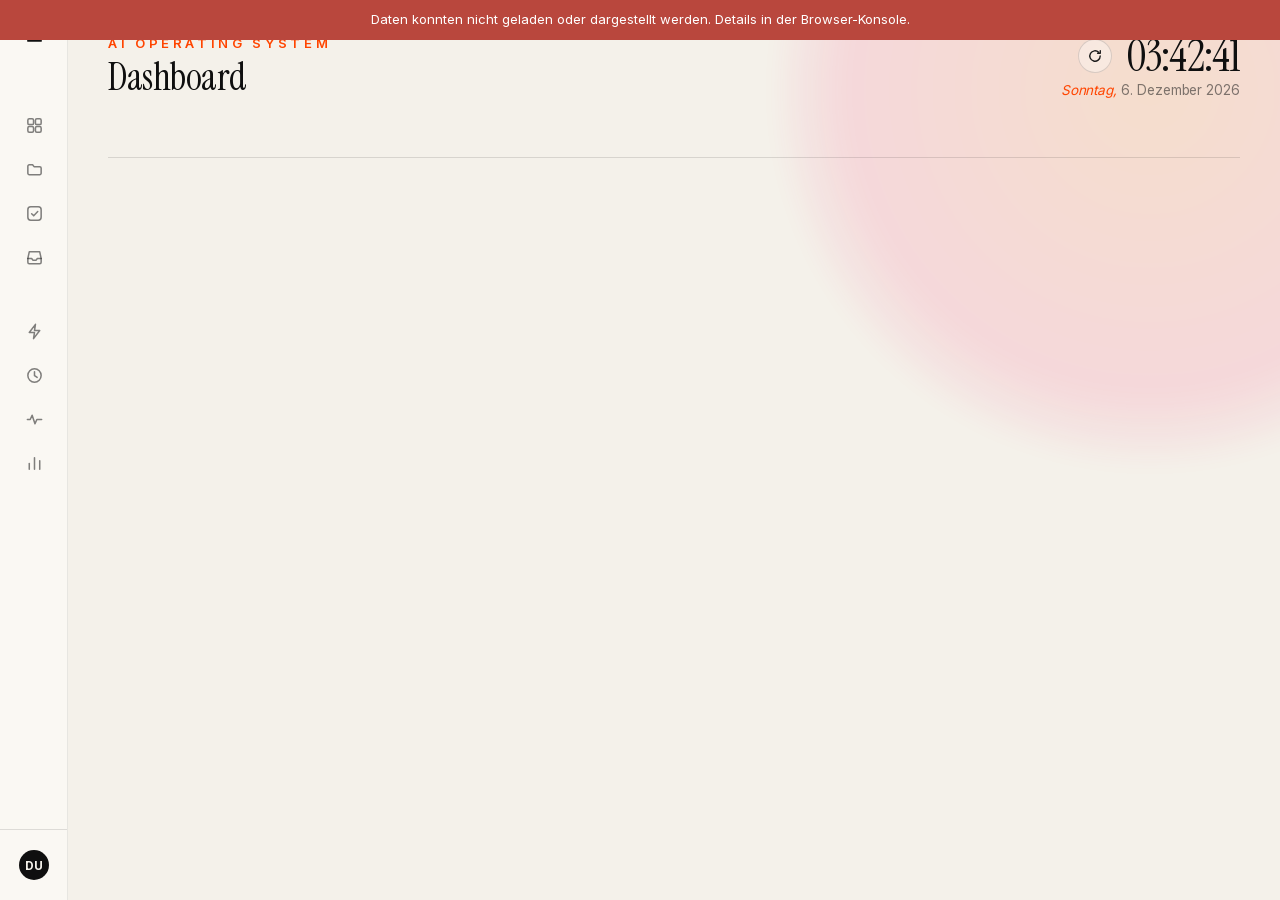
==== dashboard/public/index.html @ 3f8d1804 "AI Operating System Setup" ====
<!DOCTYPE html>
<html lang="de">
<head>
<meta charset="utf-8" />
<title>AIOS</title>
<meta name="viewport" content="width=device-width, initial-scale=1" />
<style>
/* Lokal eingebettete Schriften statt Google-Fonts-@import: das Dashboard läuft
   ausschließlich lokal, ein externer @import würde bei jedem Seitenaufruf
   Adresse und User-Agent an einen fremden Font-Server melden und offline
   andere Schriften zeigen als online. Nur die tatsächlich genutzten Schnitte
   (latin), Inter als Variable-Font-Datei deckt 400-700 in einer Datei ab.
   Fallback auf Systemschriften (--serif/--sans unten) bleibt unverändert. */
@font-face{font-family:"Instrument Serif";font-style:normal;font-weight:400;font-display:swap;src:url("fonts/instrument-serif-normal-400.woff2") format("woff2");}
@font-face{font-family:"Instrument Serif";font-style:italic;font-weight:400;font-display:swap;src:url("fonts/instrument-serif-italic-400.woff2") format("woff2");}
@font-face{font-family:"Inter";font-style:normal;font-weight:400 700;font-display:swap;src:url("fonts/inter-normal-400-700.woff2") format("woff2");}
:root{
  --bg:#f4f1ea; --ink:#0f0f0f; --ink-2:#1a1a1a;
  --text:#0f0f0f; --text-2:rgba(26,26,26,0.72); --muted:rgba(26,26,26,0.55); --faint:rgba(26,26,26,0.4);
  --accent:#ff4500; --accent-soft:rgba(255,69,0,0.10);
  --card:rgba(255,255,255,0.42); --card-solid:#faf8f3; --border:rgba(15,15,15,0.08); --border-2:rgba(15,15,15,0.14); --divider:rgba(15,15,15,0.12);
  --ok:oklch(0.6 0.045 150); --ok-bg:oklch(0.6 0.045 150 / 0.12);
  --warn:oklch(0.7 0.1 72); --warn-bg:oklch(0.7 0.1 72 / 0.14);
  --fail:oklch(0.55 0.15 28); --fail-bg:oklch(0.55 0.15 28 / 0.12);
  --radius:18px; --radius-sm:12px; --sbw:68px; --sbw-open:248px;
  --serif:"Instrument Serif",Georgia,"Times New Roman",serif;
  --sans:"Inter",system-ui,-apple-system,"Segoe UI",Helvetica,Arial,sans-serif;
  --mono:ui-monospace,SFMono-Regular,Menlo,Consolas,monospace;
}
*{box-sizing:border-box}
html,body{margin:0;padding:0;background:var(--bg);color:var(--text);font-family:var(--sans);font-size:15.5px;line-height:1.5;overflow-x:hidden;-webkit-font-smoothing:antialiased}
.ornament{position:fixed;top:-280px;right:-240px;width:740px;height:740px;border-radius:50%;background:radial-gradient(circle,#ff5a00 0%,#ff2d6f 58%,transparent 74%);opacity:0.12;filter:blur(12px);pointer-events:none;z-index:0}
a{color:var(--accent);text-decoration:none}
a:hover{color:#d93a00}
:focus-visible{outline:2px solid var(--accent);outline-offset:2px}
.sb-item:focus-visible,.tg-head:focus-visible{outline-offset:-2px}
.mono{font-family:var(--mono);font-variant-numeric:tabular-nums}
.eyebrow{font-weight:600;font-size:13px;letter-spacing:0.28em;text-transform:uppercase;color:var(--accent);margin:0}
h1.title{font-family:var(--serif);font-weight:400;font-size:38px;letter-spacing:-0.02em;line-height:1;margin:4px 0 0}
.dot{width:9px;height:9px;border-radius:50%;display:inline-block;flex-shrink:0}
.dot.ok,.dot.active{background:var(--ok)} .dot.warn,.dot.aging{background:var(--warn)} .dot.fail{background:var(--fail)}
.dot.dormant{background:transparent;box-shadow:inset 0 0 0 1.5px var(--muted)}
.sym{font-weight:700;font-size:12px;line-height:1}
.sym.ok{color:var(--ok)} .sym.warn{color:var(--warn)} .sym.fail{color:var(--fail)}
.card{background:var(--card);border:1px solid var(--border);border-radius:var(--radius);padding:22px 26px;backdrop-filter:blur(3px)}
#vertriebWrap>.card+.card{margin-top:18px}
.goto{font-size:12px;font-weight:600;margin-left:auto}
.kpi-strip{display:grid;grid-template-columns:repeat(auto-fit,minmax(180px,1fr));gap:14px;margin-top:24px;margin-bottom:24px}
.ktile{background:var(--card);border:1px solid var(--border);border-radius:var(--radius);padding:18px 20px;display:block;color:inherit;transition:border-color .15s,transform .15s}
a.ktile:hover{border-color:var(--border-2);transform:translateY(-1px);color:inherit}
.ktile .n{font-family:var(--serif);font-size:36px;line-height:.95;letter-spacing:-.02em;font-variant-numeric:tabular-nums}
.ktile.alert .n{color:var(--accent)}
.ktile .l{font-size:12.5px;font-weight:600;margin-top:7px}
.ktile .s{font-size:11.5px;color:var(--muted);margin-top:1px}

/* ===== Sidebar ===== */
#sb{position:fixed;left:0;top:0;bottom:0;width:var(--sbw);background:var(--card-solid);border-right:1px solid var(--border);display:flex;flex-direction:column;z-index:100;transition:width .18s ease;overflow:hidden}
body.sb-open #sb{width:var(--sbw-open)}
.sb-top{display:flex;align-items:center;gap:12px;padding:18px 16px 14px;flex-shrink:0}
#sbToggle{border:none;background:transparent;cursor:pointer;width:36px;height:36px;border-radius:10px;display:inline-flex;align-items:center;justify-content:center;color:var(--ink);flex-shrink:0}
#sbToggle:hover{background:rgba(15,15,15,0.06)}
.sb-brand{font-family:var(--serif);font-size:21px;letter-spacing:-.01em;white-space:nowrap;opacity:0;transition:opacity .15s}
.sb-brand em{font-style:italic;color:var(--accent)}
body.sb-open .sb-brand{opacity:1}
.sb-nav{flex:1;overflow-y:auto;overflow-x:hidden;padding:4px 0 8px;scrollbar-width:none}
.sb-nav::-webkit-scrollbar{display:none}
.sb-group{margin-top:14px}
.sb-group-label{font-size:10px;letter-spacing:.2em;text-transform:uppercase;color:var(--muted);font-weight:700;padding:0 20px 6px;white-space:nowrap;opacity:0;transition:opacity .15s;height:16px}
body.sb-open .sb-group-label{opacity:1}
.sb-item{display:flex;align-items:center;gap:13px;width:calc(100% - 20px);margin:2px 10px;padding:10px 9px;border:none;background:transparent;border-radius:11px;cursor:pointer;color:var(--text-2);font-family:inherit;font-size:14px;font-weight:500;white-space:nowrap;position:relative}
.sb-item:hover{background:rgba(15,15,15,0.05);color:var(--ink)}
.sb-item.on{background:var(--accent-soft);color:var(--ink)}
.sb-item.on .sb-ico{color:var(--accent)}
.sb-ico{width:30px;height:22px;display:inline-flex;align-items:center;justify-content:center;flex-shrink:0;color:var(--muted)}
.sb-ico svg{width:19px;height:19px}
.sb-label{opacity:0;transition:opacity .15s}
body.sb-open .sb-label{opacity:1}
.nav-badge{margin-left:auto;background:var(--accent);color:#fff;font-size:10.5px;font-weight:700;min-width:18px;height:18px;border-radius:999px;display:none;align-items:center;justify-content:center;padding:0 5px;opacity:0;transition:opacity .15s}
body.sb-open .nav-badge{opacity:1}
.sb-foot{flex-shrink:0;border-top:1px solid var(--divider);padding:12px 10px;position:relative}
#profileBtn{display:flex;align-items:center;gap:12px;width:100%;padding:8px 9px;border:none;background:transparent;border-radius:11px;cursor:pointer;font-family:inherit;text-align:left;white-space:nowrap}
#profileBtn:hover{background:rgba(15,15,15,0.05)}
.avatar{width:30px;height:30px;border-radius:50%;background:var(--ink);color:var(--bg);display:inline-flex;align-items:center;justify-content:center;font-size:12px;font-weight:700;flex-shrink:0}
.pf-meta{opacity:0;transition:opacity .15s;min-width:0}
.pf-name,.pf-sub{display:block;overflow:hidden;text-overflow:ellipsis;white-space:nowrap}
body.sb-open .pf-meta{opacity:1}
.pf-name{font-size:13.5px;font-weight:600;color:var(--ink)}
.pf-sub{font-size:11px;color:var(--muted)}
.sb-foot .menu{bottom:calc(100% + 6px);top:auto;left:10px;right:10px}
body:not(.sb-open) .sb-foot .menu{position:fixed;left:calc(var(--sbw) + 8px);right:auto;top:auto;bottom:14px;width:236px}

/* ===== Content ===== */
.content{position:relative;z-index:1;margin-left:var(--sbw);transition:margin-left .18s ease;padding:34px 40px 120px;max-width:1320px}
body.sb-open .content{margin-left:var(--sbw-open)}
header.head{display:flex;justify-content:space-between;align-items:flex-start;gap:28px;flex-wrap:wrap;padding-bottom:18px;border-bottom:1px solid var(--divider);margin-bottom:8px}
.page-sub{font-size:14px;color:var(--muted);margin-top:8px}
.stand{font-size:12px;color:var(--faint);margin-left:10px}
.stand .demo-flag{margin-right:6px}
.head-right{display:flex;flex-direction:column;align-items:flex-end;gap:4px;text-align:right}
.head-clock-row{display:flex;align-items:center;justify-content:flex-end;gap:14px}
.head-clock{font-family:var(--serif);font-size:44px;letter-spacing:-.02em;line-height:1;font-variant-numeric:tabular-nums}
.head-date{font-size:13.5px;color:var(--muted);letter-spacing:-0.005em;line-height:1.2}
.head-date em{font-style:italic;color:var(--accent)}
.head-sub{font-size:12.5px;color:var(--muted);display:flex;align-items:center;gap:10px}
.head-actions{display:flex;align-items:center;gap:10px;margin-top:2px}
.badge{display:inline-flex;align-items:center;gap:7px;padding:6px 14px;border-radius:999px;font-size:12px;font-weight:600;border:1.5px solid var(--border-2);background:rgba(255,255,255,0.35)}
.badge.ok{border-color:var(--ok);color:var(--ok);background:var(--ok-bg)}
.badge.warn{border-color:var(--warn);color:var(--warn);background:var(--warn-bg)}
.badge.fail{border-color:var(--fail);color:var(--fail);background:var(--fail-bg)}
.pill{font-family:inherit;font-size:13px;font-weight:600;padding:8px 18px;border-radius:999px;border:1.5px solid var(--ink);background:transparent;color:var(--ink);cursor:pointer;transition:background .15s}
.pill:hover{background:rgba(15,15,15,0.06)}
.pill:disabled{opacity:.4;cursor:not-allowed}
.icon-btn{border:1.5px solid var(--border-2);background:rgba(255,255,255,0.35);color:var(--ink-2);cursor:pointer;width:34px;height:34px;border-radius:999px;font-size:18px;line-height:1;display:inline-flex;align-items:center;justify-content:center;flex-shrink:0}
.icon-btn:hover{background:rgba(15,15,15,0.06)}
.icon-btn:disabled{opacity:.5;cursor:wait}
.icon-btn.spinning svg{animation:spin 1s linear infinite}
.menu-wrap{position:relative}
.page{display:none}
.page.on{display:block}
section.blk{margin-top:40px}
.sec-head{display:flex;align-items:baseline;gap:14px;margin:0 0 18px}
.sec-head h2{font-family:var(--serif);font-weight:400;font-size:27px;letter-spacing:-0.01em;margin:0}
.sec-head h2 em{font-style:italic;color:var(--accent)}
.sec-head .kick{font-size:11.5px;letter-spacing:0.22em;text-transform:uppercase;color:var(--muted);font-weight:600}
.sec-head .rule{flex:1;height:1px;background:var(--divider);align-self:center}
.sec-head .aside{font-size:12.5px;color:var(--muted)}

/* ===== Dashboard ===== */
.brain-wrap{display:grid;grid-template-columns:1fr 300px;gap:18px;align-items:stretch}
.hero{position:relative;height:440px;border-radius:24px;overflow:hidden;background:linear-gradient(160deg,rgba(255,255,255,0.5),rgba(255,255,255,0.22));border:1px solid var(--border)}
.hero canvas{position:absolute;inset:0;width:100%;height:100%;display:block;cursor:grab;touch-action:none}
.hero canvas:active{cursor:grabbing}
.hero-overlay{position:absolute;inset:0;pointer-events:none;padding:22px 26px;display:flex;flex-direction:column;justify-content:space-between}
.hero-top{display:flex;justify-content:space-between;align-items:flex-start}
.hero-eye{font-size:11.5px;letter-spacing:0.24em;text-transform:uppercase;color:var(--muted);font-weight:600}
.hero-chip{pointer-events:auto;background:var(--card-solid);border:1px solid var(--border);border-radius:999px;padding:7px 15px;font-size:12.5px;color:var(--text-2);box-shadow:0 2px 10px rgba(0,0,0,.05);min-height:32px;display:flex;align-items:center;gap:8px;max-width:340px;opacity:0;transition:opacity .18s}
.hero-chip.show{opacity:1}
.hero-chip .cdot{width:8px;height:8px;border-radius:50%;background:var(--accent)}
.hero-bottom{display:flex;justify-content:space-between;align-items:flex-end;gap:20px}
.hero-total .n{font-family:var(--serif);font-size:64px;line-height:.85;letter-spacing:-.03em;font-variant-numeric:tabular-nums}
.hero-total .n small{color:var(--accent);font-size:.4em;font-style:italic;vertical-align:super;margin-left:6px}
.hero-total .l{font-size:13px;color:var(--muted);margin-top:8px}
.hero-hint{font-size:11.5px;color:var(--faint);text-align:right;line-height:1.5}
.hero-state{position:absolute;inset:0;display:flex;align-items:center;justify-content:center;text-align:center;padding:40px}
.kpi-rail{background:var(--card-solid);border:1px solid var(--border);border-radius:24px;padding:20px 24px;display:flex;flex-direction:column}
.kpi-rail .rail-title{font-size:11px;letter-spacing:0.22em;text-transform:uppercase;color:var(--muted);font-weight:600;margin-bottom:4px}
.kpi{flex:1;display:flex;align-items:center;justify-content:space-between;gap:14px;border-top:1px solid var(--divider);padding:12px 0}
.kpi:first-of-type{border-top:none}
.kpi .n{font-family:var(--serif);font-size:36px;line-height:.9;letter-spacing:-.02em;font-variant-numeric:tabular-nums}
.kpi .meta{text-align:right}
.kpi .l{font-size:13.5px;font-weight:600}
.kpi .s{font-size:11.5px;color:var(--muted);margin-top:2px}
.today{display:grid;grid-template-columns:1.55fr 1fr;gap:18px;align-items:start}
.focus{padding:6px 22px}
.focus-item{display:grid;grid-template-columns:34px 1fr;gap:16px;padding:20px 0;border-top:1px solid var(--divider);align-items:start}
.focus-item:first-child{border-top:none;padding-top:16px}
.focus-item:last-child{padding-bottom:16px}
.focus-item .num{font-family:var(--serif);font-size:30px;line-height:1.1;color:var(--faint);font-style:italic;text-align:right;padding-top:14px}
.focus-item.tone-fail .num,.focus-item.tone-warn .num{color:var(--accent)}
.focus-item .kick{display:flex;align-items:center;gap:8px;font-size:11px;letter-spacing:.2em;text-transform:uppercase;color:var(--muted);font-weight:600;margin-bottom:7px}
.focus-item .lead{font-family:var(--serif);font-size:23px;line-height:1.2;letter-spacing:-.01em}
.focus-item .sub{font-size:13px;color:var(--text-2);margin-top:7px}
.side-stack{display:flex;flex-direction:column;gap:16px}
.side-card{background:var(--card);border:1px solid var(--border);border-radius:var(--radius);padding:16px 20px}
.side-card h4{margin:0 0 10px;font-size:11px;letter-spacing:.2em;text-transform:uppercase;color:var(--muted);font-weight:700;display:flex;align-items:baseline}
.appt{display:flex;gap:12px;padding:7px 0;border-bottom:1px solid var(--divider);font-size:14px}
.appt:last-child{border-bottom:none}
.appt .t{font-family:var(--mono);font-weight:600;color:var(--accent);font-size:13px;min-width:46px}
.appt .src{margin-left:auto;font-size:11px;color:var(--faint);white-space:nowrap}
.mailrow{display:flex;align-items:center;gap:10px;padding:6px 0;font-size:13.5px;border-bottom:1px solid var(--divider)}
.mailrow:last-child{border-bottom:none}
.mailrow .c{font-family:var(--mono);font-weight:600;font-size:14px;min-width:20px;text-align:center}
.mailrow.handeln .c{color:var(--fail)} .mailrow.warten .c{color:var(--warn)} .mailrow.kenntnis .c{color:var(--muted)}
.mini-proj{display:flex;align-items:center;gap:11px;padding:9px 0;border-bottom:1px solid var(--divider);color:inherit}
.mini-proj:last-child{border-bottom:none}
.mini-proj:hover .mp-name{color:var(--accent)}
.mp-body{flex:1;min-width:0}
.mp-name{display:block;font-size:13.5px;font-weight:600;color:var(--ink)}
.mp-sub{display:block;font-size:12px;color:var(--muted);overflow:hidden;text-overflow:ellipsis;white-space:nowrap}
.mp-sub.fmtwarn{color:var(--warn);font-weight:600}
.mp-count{font-family:var(--mono);font-size:12px;font-weight:600;color:var(--accent)}
.mp-count-wrap{display:flex;flex-direction:column;align-items:flex-end;gap:1px}
.mp-count-lbl{font-size:9px;letter-spacing:.04em;color:var(--muted);text-transform:uppercase}
.sysline{display:flex;align-items:center;gap:14px;background:var(--card);border:1px solid var(--border);border-radius:var(--radius);padding:16px 22px;margin-top:18px;font-size:14.5px}
.sysline-txt{font-weight:600}
.sysline-sub{font-size:12.5px;color:var(--muted)}
.quiet{font-size:13px;color:var(--muted);font-style:italic;padding:4px 0}

/* ===== Projekte ===== */
.proj-grid{display:grid;grid-template-columns:repeat(auto-fill,minmax(310px,1fr));gap:16px;align-items:stretch}
.proj{display:flex;flex-direction:column;background:var(--card);border:1px solid var(--border);border-radius:var(--radius);padding:18px 20px 14px;backdrop-filter:blur(3px);color:inherit;transition:border-color .15s,transform .15s}
.proj:hover{border-color:var(--border-2);transform:translateY(-1px);color:inherit}
.proj-head{display:flex;align-items:center;gap:10px}
.proj-head h3{margin:0;font-size:16px;font-weight:600;letter-spacing:-.01em;display:flex;align-items:center;gap:9px;flex:1;min-width:0}
.proj-head h3 .nm{overflow:hidden;text-overflow:ellipsis;white-space:nowrap}
.proj-head .when,.pd-head .when{font-size:12px;color:var(--muted);white-space:nowrap}
.proj-next{font-size:13.5px;line-height:1.45;color:var(--text-2);margin-top:12px;flex:1}
.proj-next .nx{display:block;font-size:10.5px;letter-spacing:.16em;text-transform:uppercase;color:var(--muted);font-weight:700;margin-bottom:4px}
.proj-note{font-size:13px;color:var(--muted);padding:12px 0 4px;line-height:1.5;flex:1}
.proj-note.ok{color:var(--ok);font-weight:500}
.proj-foot{display:flex;align-items:center;gap:12px;margin-top:14px;padding-top:11px;border-top:1px solid var(--divider)}
.opencount{font-size:12px;color:var(--muted)}
.openlink{font-size:12.5px;font-weight:600;color:var(--accent);margin-left:auto}
.rest-list{margin-top:28px}
.rest-title{font-size:11px;letter-spacing:.2em;text-transform:uppercase;color:var(--muted);font-weight:700;margin:0 0 6px}
.rest-row{display:flex;align-items:center;gap:14px;padding:12px 4px;border-top:1px solid var(--divider);font-size:14px;color:inherit}
.rest-row:hover .nm{color:var(--accent)}
.rest-row .nm{font-weight:600;min-width:160px}
.rest-row .when{color:var(--muted);font-size:12.5px;flex:1}
.chip{font-size:10.5px;letter-spacing:.1em;text-transform:uppercase;font-weight:700;padding:3px 10px;border-radius:999px;border:1px solid var(--border-2);color:var(--muted)}
.chip.old{border-color:var(--warn);color:var(--warn)}
.back{font-size:13px;font-weight:600}
.pd-head{display:flex;align-items:center;gap:14px;margin:14px 0 18px}
.pd-head h2{font-family:var(--serif);font-weight:400;font-size:34px;letter-spacing:-.01em;margin:0;display:flex;align-items:center;gap:12px}
.pd-sub{font-size:13px;color:var(--muted);display:flex;align-items:center;margin-bottom:6px}
.todos{list-style:none;padding:0;margin:6px 0 0}
.todos li{display:flex;align-items:flex-start;gap:11px;padding:10px 0;font-size:14px;line-height:1.45;border-bottom:1px solid var(--divider)}
.todos li:last-child{border-bottom:none}
.todos li.removing{opacity:.35}
.chk{appearance:none;-webkit-appearance:none;width:17px;height:17px;border:1.5px solid var(--border-2);border-radius:5px;margin:2px 0 0;cursor:pointer;flex-shrink:0;position:relative;background:rgba(255,255,255,.5)}
.chk:checked{background:var(--ok);border-color:var(--ok)}
.chk:checked::after{content:"✓";position:absolute;inset:0;color:#fff;font-size:12px;display:flex;align-items:center;justify-content:center}
.chk:disabled{opacity:.5;cursor:wait}
.todos .txt{flex:1}
.todos .dl{display:inline-block;margin-left:10px;font-size:11px;font-weight:600;color:var(--accent)}
.todos li.done .txt{text-decoration:line-through;opacity:.5}
.rm{border:none;background:transparent;color:var(--faint);cursor:pointer;font-size:13px;line-height:1;padding:2px 4px;flex-shrink:0;opacity:0;transition:opacity .15s}
.todos li:hover .rm{opacity:1}
.rm:hover{color:var(--fail)}
.confirm{display:flex;align-items:center;gap:8px;font-size:12px;color:var(--fail);margin-top:6px}
.confirm button{font-size:11px;padding:3px 10px;border-radius:999px;border:1px solid currentColor;background:transparent;cursor:pointer;color:inherit}
.confirm button.no{color:var(--muted)}
.undo{font-size:12px;color:var(--accent);cursor:pointer}
.undo:hover{text-decoration:underline}
.tg{background:var(--card);border:1px solid var(--border);border-radius:var(--radius);margin-bottom:14px;backdrop-filter:blur(3px)}
.tg-head{display:flex;align-items:center;gap:11px;padding:16px 22px;cursor:pointer;user-select:none}
.tg-head .nm{font-size:15.5px;font-weight:600;flex:1;display:flex;align-items:center;gap:10px}
.tg-head .cnt{font-size:12px;color:var(--muted);display:flex;align-items:center;gap:10px}
.tg-head .arr{font-size:12px;color:var(--muted);transition:transform .15s}
.tg.open .tg-head .arr{transform:rotate(90deg)}
.tg-body{display:none;padding:0 22px 14px;border-top:1px solid var(--divider)}
.tg.open .tg-body{display:block}
.tg-cluster{display:flex;align-items:baseline;gap:10px;margin:16px 0 0;padding-top:8px}
.tg-cluster:first-child{margin-top:6px}
.tg-cluster-nm{font-size:10.5px;letter-spacing:.16em;text-transform:uppercase;font-weight:700;color:var(--accent)}
.tg-cluster-cnt{font-size:11.5px;color:var(--muted)}
.tg-clusters-flag{font-size:9.5px;letter-spacing:.12em;text-transform:uppercase;font-weight:700;color:var(--accent);background:var(--accent-soft);border-radius:999px;padding:2px 9px}
.tg-foot{display:flex;gap:14px;padding-top:10px;margin-top:4px;border-top:1px solid var(--divider);font-size:12.5px}
.due-sec{margin-bottom:26px}
.due-sec .todos li{font-size:14px}
.due-proj{font-size:11px;font-weight:700;letter-spacing:.1em;text-transform:uppercase;color:var(--muted);margin-left:10px}

/* ===== Projekt-Status (Aktiv/Ruhend) · Drag&Drop · Verstreut-Hinweis ===== */
.pd-actions{margin-left:auto;display:flex;align-items:center;gap:12px}
.foot-right{margin-left:auto;display:flex;align-items:center;gap:12px}
.foot-right .openlink{margin-left:0}
.statustog{font-family:inherit;font-size:11.5px;font-weight:600;padding:4px 11px;border-radius:999px;border:1.5px solid var(--border-2);background:transparent;color:var(--text-2);cursor:pointer;white-space:nowrap}
.statustog:hover{background:rgba(15,15,15,0.06);color:var(--ink);border-color:var(--ink)}
.rest-row .statustog{margin-left:4px}
.manual-tag{font-size:9.5px;letter-spacing:.1em;text-transform:uppercase;font-weight:700;color:var(--muted);border:1px solid var(--border-2);border-radius:999px;padding:1px 7px;margin-left:8px}
.tg .draghandle{cursor:grab;color:var(--faint);font-size:14px;line-height:1;padding:2px;user-select:none;flex-shrink:0}
.tg .draghandle:hover{color:var(--ink)}
.tg .draghandle:active{cursor:grabbing}
.tg.dragging{opacity:.55;border-color:var(--accent);box-shadow:0 8px 24px rgba(0,0,0,.12)}
.tg-scatter-flag{font-size:9.5px;letter-spacing:.1em;text-transform:uppercase;font-weight:700;color:var(--warn);background:var(--warn-bg);border-radius:999px;padding:2px 9px}
.dnd-hint{margin-left:12px;font-size:10.5px;letter-spacing:0;text-transform:none;font-weight:500;color:var(--faint)}
.scatter-note{margin-bottom:20px}
.scatter-h{display:flex;align-items:center;gap:9px;font-size:14.5px}
.scatter-h b{font-weight:600}
.scatter-p{font-size:13px;color:var(--text-2);line-height:1.55;margin:8px 0 12px;max-width:660px}
.scatter-list{display:flex;flex-direction:column;gap:8px}
.scatter-row{display:flex;align-items:center;gap:12px;padding:8px 0;border-top:1px solid var(--divider)}
.scatter-row .nm{font-weight:600;font-size:13.5px}
.scatter-row .cnt{font-size:11.5px;color:var(--warn);font-weight:600}
.scatter-row .mini{margin-left:auto}

/* ===== Inbox ===== */
.chips{display:flex;gap:8px;flex-wrap:wrap;margin-bottom:20px}
.chip-btn{font-family:inherit;font-size:13px;font-weight:600;padding:7px 15px;border-radius:999px;border:1.5px solid var(--border-2);background:transparent;color:var(--text-2);cursor:pointer}
.chip-btn .mono{color:var(--muted);font-size:12px;margin-left:2px}
.chip-btn:hover{background:rgba(15,15,15,0.05)}
.chip-btn.on{border-color:var(--ink);background:var(--ink);color:var(--bg)}
.chip-btn.on .mono{color:rgba(244,241,234,.7)}
.ib-meta{display:flex;align-items:center;gap:10px;flex-wrap:wrap;font-size:12.5px;color:var(--muted);margin-bottom:12px}
.ib-stand{font-weight:600;color:var(--text-2)}
.ib-acc{font-weight:500}
.ib-acc.err{color:var(--fail);font-weight:600}
.ib-dot{color:var(--faint)}
.ib-hint{font-size:12.5px;color:var(--fail);background:var(--fail-bg);border:1px solid var(--border);border-radius:var(--radius-sm);padding:9px 13px;margin-bottom:16px;line-height:1.5}
.ib-hint b{font-weight:600}
.ib-note{font-size:12px;color:var(--muted);margin-bottom:18px;line-height:1.5}
.ib-note b{font-weight:600;color:var(--text-2)}
.side-note{font-size:11.5px;color:var(--faint);margin-top:8px;padding-top:8px;border-top:1px solid var(--divider);line-height:1.45}
.ib-group{margin-bottom:26px}
.ib-title{display:flex;align-items:center;gap:9px;font-size:11px;letter-spacing:.2em;text-transform:uppercase;color:var(--muted);font-weight:700;margin-bottom:10px}
.ib-row{display:flex;gap:16px;margin-bottom:10px;padding:16px 20px}
.ib-main{flex:1;min-width:0}
.ib-head{display:flex;gap:10px;align-items:baseline;font-size:12px;color:var(--muted)}
.ib-src{font-size:10px;letter-spacing:.14em;text-transform:uppercase;font-weight:700;border:1px solid var(--border-2);border-radius:999px;padding:2px 9px}
.ib-from{font-weight:600;color:var(--text-2)}
.ib-age{margin-left:auto;font-size:11.5px}
.ib-subj{font-size:15.5px;font-weight:600;margin-top:7px}
.ib-sum{font-size:13.5px;color:var(--text-2);margin-top:3px;line-height:1.5}

/* ===== Skills / Commands / Automationen ===== */
.grp-title{font-family:var(--serif);font-size:22px;margin:26px 0 14px;display:flex;align-items:baseline;gap:12px}
.grp-title:first-child{margin-top:0}
.skill-filter{align-items:center;gap:10px}
.skill-filter .chips{margin-bottom:0}
.pd-actions .chips{margin-bottom:0}
.filter-search{min-width:220px}
.filter-search:focus{outline:none;border-color:var(--ink)}
.grp-count{font-size:15px;color:var(--faint);font-weight:400}
.tile-head .cmd{overflow:hidden;text-overflow:ellipsis;white-space:nowrap;max-width:54%}
.tile-tag{display:inline-flex;align-items:center;gap:5px;font-size:11px;font-weight:600;letter-spacing:.01em;padding:3px 9px 3px 7px;border-radius:999px;white-space:nowrap;margin-right:auto}
.tile-tag .dot{width:6px;height:6px}
.tile-tag.is-on{color:var(--ok);background:var(--ok-bg)}
.tile-tag.is-off{color:var(--faint);background:rgba(15,15,15,0.04)}
.tile-off{opacity:.62}
.tile-off .cmd{color:var(--muted)}
.grp-sub{font-family:var(--sans);font-size:12.5px;color:var(--muted)}
.tile-grid{display:grid;grid-template-columns:repeat(auto-fill,minmax(300px,1fr));gap:16px}
.tile{padding:18px 20px;display:flex;flex-direction:column}
.tile-head{display:flex;align-items:center;justify-content:space-between;gap:10px;margin-bottom:10px}
.cmd{font-size:12.5px;font-weight:600;color:var(--ink-2);background:rgba(15,15,15,0.06);border-radius:8px;padding:4px 10px;font-family:var(--mono)}
.tile-title{font-size:16px;font-weight:600;letter-spacing:-.01em}
.tile-desc{font-size:13px;color:var(--text-2);line-height:1.55;margin-top:5px;flex:1}
.tile-bar{display:flex;align-items:center;gap:10px;margin-top:14px}
.bar-track{flex:1;height:7px;background:rgba(15,15,15,0.07);border-radius:999px;overflow:hidden}
.bar-fill{display:block;height:100%;background:var(--accent);border-radius:999px}
.bar-fill.dim{background:rgba(15,15,15,0.26)}
.bar-n{font-size:11px;color:var(--muted)}
.hint-line{font-size:13px;color:var(--muted);margin-top:22px;padding-top:16px;border-top:1px solid var(--divider)}
.hint-line b{color:var(--accent);font-weight:600}
.cmd-row{display:flex;align-items:center;gap:18px;padding:13px 0;border-bottom:1px solid var(--divider)}
.cmd-row:last-child{border-bottom:none}
.cmd-row .cmd{min-width:150px;text-align:center}
.cmd-was{flex:1;font-size:14px}
.cmd-wann{display:block;font-size:12px;color:var(--muted);margin-top:1px}
.auto-when{font-size:11px;letter-spacing:.14em;text-transform:uppercase;font-weight:700;color:var(--muted)}
.auto-last{font-family:var(--mono);font-size:11.5px;color:var(--muted);margin-top:12px;padding-top:10px;border-top:1px solid var(--divider)}
.runhist{display:flex;gap:5px;margin-top:8px}
.auto-err{font-size:12px;color:var(--fail);margin-top:6px}

/* ===== Nutzung ===== */
.stat-row{display:flex;gap:48px;flex-wrap:wrap}
.stat .n{font-family:var(--serif);font-size:42px;line-height:.9;letter-spacing:-.02em;font-variant-numeric:tabular-nums}
.stat .l{font-size:12.5px;color:var(--muted);margin-top:8px}
.bars-title{font-size:11px;letter-spacing:.2em;text-transform:uppercase;color:var(--muted);font-weight:700;margin:22px 0 12px}
.card>.bars-title:first-child{margin-top:0}
.day-chart{display:flex;gap:12px;align-items:flex-end;padding-top:6px}
.day-col{flex:1;min-width:0;display:flex;flex-direction:column}
.day-plot{position:relative;height:172px;width:100%}
.day-bar{position:absolute;left:0;right:0;bottom:0;margin:0 auto;width:100%;max-width:46px;background:rgba(15,15,15,0.42);border-radius:7px 7px 3px 3px;min-height:4px}
.day-col.dc-today .day-bar{background:var(--accent);opacity:.9}
.day-n{position:absolute;left:0;right:0;text-align:center;font-size:11.5px;color:var(--muted);font-variant-numeric:tabular-nums}
.day-foot{margin-top:9px;height:32px;overflow:hidden;text-align:center;line-height:1.25}
.day-l{display:block;font-size:11.5px;color:var(--text-2);font-weight:500;white-space:nowrap}
.day-col.dc-today .day-l{color:var(--accent);font-weight:700}
.day-d{display:block;font-size:10.5px;color:var(--faint);white-space:nowrap}
.day-col.dc-today .day-d{color:var(--accent);font-weight:700}
.two-col{display:grid;grid-template-columns:1fr 1fr;gap:16px}
.bar-row{display:flex;align-items:center;gap:14px;font-size:12.5px;margin:7px 0}
.bar-row .name{width:120px;flex-shrink:0;color:var(--text-2);overflow:hidden;text-overflow:ellipsis;white-space:nowrap}
.bar-row .count{width:36px;text-align:right;font-family:var(--mono);color:var(--ink)}
/* Einheitlicher vertikaler Rhythmus statt gemischter Margins */
#usageWrap{display:flex;flex-direction:column;gap:18px}
.usage-grid{display:grid;grid-template-columns:1.3fr 1fr;gap:16px;align-items:stretch}
@media (max-width:900px){.usage-grid{grid-template-columns:1fr}}
/* Fortschritts-Quote-Kachel (Kern-Workflow / Abdeckung, Zielrichtung 100 %) */
.ktile.quote .qbar{display:block;margin-top:12px;height:6px;background:rgba(15,15,15,0.08);border-radius:999px;overflow:hidden}
.ktile.quote .qfill{display:block;height:6px;background:var(--accent);border-radius:999px}

/* ===== System ===== */
.sys-sum{display:flex;align-items:center;gap:14px;flex-wrap:wrap}
.sys-sum .big{font-family:var(--serif);font-size:24px;letter-spacing:-.01em;display:flex;align-items:center;gap:12px}
.sys-sum .sub{font-size:13px;color:var(--muted)}
.sys-toggle{margin-left:auto;font-size:12.5px;color:var(--accent);cursor:pointer;font-weight:600;border:none;background:transparent;font-family:inherit}
.sys-toggle:hover{text-decoration:underline}
.issue{display:flex;gap:14px;align-items:flex-start;padding:18px 0;border-top:1px solid var(--divider);margin-top:14px}
.issue:first-of-type{margin-top:18px}
.issue .it{flex:1;min-width:0}
.issue .iname{font-weight:600;font-size:14.5px}
.issue .itext{color:var(--text-2);font-size:13.5px;margin-top:4px;line-height:1.55;max-width:640px}
.iact{margin-top:10px;display:flex;gap:10px;align-items:center;flex-wrap:wrap}
.mini{font-size:12px;font-weight:600;padding:7px 14px;border-radius:999px;border:1.5px solid var(--border-2);background:transparent;cursor:pointer;color:var(--ink);font-family:inherit}
.mini.primary{border-color:var(--ink);background:var(--ink);color:var(--bg)}
.mini.primary:hover{background:#000}
.mini:hover{background:rgba(15,15,15,0.06)}
.mini-hint{font-size:11.5px;color:var(--muted)}
.issue-x{border:none;background:transparent;color:var(--faint);cursor:pointer;font-size:15px;line-height:1;padding:4px 7px;border-radius:8px;align-self:flex-start;flex-shrink:0}
.issue-x:hover{background:rgba(15,15,15,.06);color:var(--ink)}
.hidden-line{font-size:12.5px;color:var(--muted);margin-top:16px;padding-top:14px;border-top:1px solid var(--divider)}
.hidden-line .undo{color:var(--accent);cursor:pointer;font-weight:600}
.hidden-line .undo:hover{text-decoration:underline}
.ib-row.read{opacity:.5}
.ib-row.read .ib-subj{text-decoration:line-through}
.ok-chips{display:flex;flex-wrap:wrap;gap:8px;margin-top:16px;padding-top:16px;border-top:1px solid var(--divider)}
.ok-chip{display:inline-flex;align-items:center;gap:7px;font-size:12px;color:var(--text-2);border:1px solid var(--border);border-radius:999px;padding:5px 13px;background:rgba(255,255,255,.4)}
.recs{display:grid;grid-template-columns:repeat(auto-fill,minmax(300px,1fr));gap:16px}
.rec{padding:22px 24px;display:flex;flex-direction:column;gap:12px;transition:opacity .2s}
.rec.dismissed{opacity:.5}
.rec .obs{font-size:14px;line-height:1.45}
.rec .beleg{font-family:var(--mono);font-size:12px;color:var(--accent);font-weight:600}
.rec .rule{height:1px;background:var(--divider)}
.rec .emp{font-family:var(--serif);font-size:19px;line-height:1.25}
.rec-actions{display:flex;gap:10px;margin-top:2px;flex-wrap:wrap}
.rec-status{font-size:11px;letter-spacing:.14em;text-transform:uppercase;font-weight:700;margin-left:auto;align-self:center}
.rec-status.done{color:var(--ok)} .rec-status.dismissed{color:var(--muted)}

/* ===== Vertrieb / Branding ===== */
.an-grid{display:grid;grid-template-columns:1fr 1fr;gap:16px;align-items:stretch;margin-top:24px}
.an-card{display:flex;flex-direction:column}
.an-card .top-post-list{flex:1}
@media (max-width:860px){.an-grid{grid-template-columns:1fr}}
.imp-chart{display:flex;gap:16px;align-items:flex-end;justify-content:center;padding-top:6px;flex-wrap:wrap}
.imp-col{flex:0 1 120px;min-width:64px;max-width:140px;display:flex;flex-direction:column}
.imp-plot{position:relative;height:172px;width:100%}
.imp-bar{position:absolute;left:0;right:0;bottom:0;margin:0 auto;width:100%;max-width:56px;border-radius:8px 8px 3px 3px;min-height:4px;transition:height .2s}
.imp-bar-cur{box-shadow:0 4px 14px rgba(255,69,0,0.18)}
.imp-n{position:absolute;left:0;right:0;text-align:center;font-size:11.5px;color:var(--text-2);font-weight:600;font-variant-numeric:tabular-nums}
.imp-foot{margin-top:9px;text-align:center;line-height:1.25}
.imp-l{display:block;font-size:11.5px;color:var(--text-2);font-weight:500}
.imp-d{display:block;font-size:10.5px;color:var(--faint)}
.src-grid{display:grid;grid-template-columns:repeat(4,1fr);gap:16px;margin-top:0}
@media (max-width:920px){.src-grid{grid-template-columns:repeat(2,1fr)}}
@media (max-width:560px){.src-grid{grid-template-columns:1fr}}
.src-card{display:flex;flex-direction:column;gap:10px;padding:18px 18px}
.src-card.off{border-style:dashed;opacity:.66}
.src-head{display:flex;align-items:center;gap:10px}
.src-logo{width:24px;height:24px;flex-shrink:0;color:var(--ink);display:inline-flex}
.src-logo svg{width:100%;height:100%}
.src-card.off .src-logo{color:var(--muted)}
.src-nm{font-weight:600;font-size:14.5px}
.src-status{display:flex;align-items:center;gap:8px;font-size:12.5px;color:var(--text-2)}
.src-stats{display:flex;flex-direction:column;gap:4px;font-size:12.5px;color:var(--ink-2)}
.score-legend{font-size:11.5px;color:var(--muted);margin-top:14px;padding-top:12px;border-top:1px solid var(--divider)}
.rev-head{display:flex;align-items:center;justify-content:space-between;margin-bottom:10px}
.rev-year-switch{display:flex;align-items:center;gap:8px}
.rev-year-btn{padding:3px 10px;font-size:13px;line-height:1}
.rev-year-label{font-size:13px;font-weight:600;min-width:34px;text-align:center}
.rev-plot{display:flex;align-items:flex-end;gap:4px;height:160px;padding-top:20px;border-bottom:1px solid var(--divider)}
.rev-col{flex:1;min-width:0;display:flex;flex-direction:column;align-items:center;justify-content:flex-end;height:100%}
.rev-val{font-size:10px;color:var(--muted);margin-bottom:2px;white-space:nowrap}
.rev-stack{width:60%;max-width:28px;display:flex;flex-direction:column}
.rev-seg-won{background:var(--ok);border-radius:3px 3px 0 0}
.rev-seg-forecast{background:color-mix(in srgb, var(--accent) 18%, transparent);border:1.5px dashed var(--accent);box-sizing:border-box;border-radius:3px 3px 0 0}
.rev-seg-won:not(:first-child){border-radius:0}
.rev-labels{display:flex;gap:4px;margin-top:6px}
.rev-m-label{flex:1;text-align:center;font-family:var(--mono);font-size:10.5px;color:var(--muted)}
.rev-m-label.cur{color:var(--accent);font-weight:700}
.rev-legend{display:flex;gap:16px;margin-top:12px;font-size:11.5px;color:var(--muted)}
.rev-legend-item{display:flex;align-items:center;gap:6px}
.rev-legend-box{width:11px;height:11px;border-radius:2px;display:inline-block}
.rev-legend-box.won{background:var(--ok)}
.rev-legend-box.forecast{background:color-mix(in srgb, var(--accent) 18%, transparent);border:1.5px dashed var(--accent);box-sizing:border-box}
.pe-list{display:flex;flex-direction:column}
.pe-row{display:grid;grid-template-columns:1.4fr .9fr .9fr 1.2fr;gap:10px;align-items:center;padding:9px 2px;border-bottom:1px solid var(--divider);font-size:13px}
.pe-row:last-child{border-bottom:none}
.pe-row.pe-past{opacity:.5}
.pe-name{font-weight:600}
.pe-date{color:var(--muted);font-size:12px}
.pe-booked{color:var(--text-2);font-size:12.5px}
.pe-plan{text-align:right;font-size:12.5px}
.pipe-board{display:flex;gap:18px;overflow-x:auto;padding-bottom:10px;align-items:flex-start}
.pipe-col{flex:0 0 250px;background:var(--card);border:1px solid var(--border);border-radius:var(--radius);padding:14px 14px 16px;display:flex;flex-direction:column;gap:12px;min-height:90px;transition:border-color .15s,background .15s}
.pipe-col-body{display:flex;flex-direction:column;gap:12px;flex:1;min-height:70px}
.pipe-col-head{display:flex;align-items:center;justify-content:space-between;gap:8px;padding-bottom:8px;border-bottom:1px solid var(--divider)}
.pipe-col-head .lbl{font-size:13px;font-weight:600;display:flex;align-items:center;gap:7px}
.pipe-col-head .cnt{font-family:var(--mono);font-size:12px;color:var(--muted);background:rgba(15,15,15,0.06);border-radius:999px;padding:2px 9px}
.pipe-col-empty{font-size:12.5px;color:var(--faint);font-style:italic;padding:6px 0}
.deal-card{background:var(--card-solid);border:1px solid var(--border);border-radius:var(--radius-sm);padding:12px 14px;font-size:13px;transition:transform .15s,box-shadow .15s,border-color .15s;position:relative}
.deal-card:hover{transform:translateY(-1px);box-shadow:0 6px 18px rgba(15,15,15,0.08);border-color:var(--border-2)}
.deal-card .nm{font-weight:600;font-size:13.5px}
.deal-card .co{color:var(--muted);font-size:12px;margin-top:2px}
.deal-card .val{font-family:var(--mono);font-size:13px;color:var(--ink-2);margin-top:8px}
.deal-card .next{font-size:12px;color:var(--text-2);margin-top:6px;line-height:1.4}
.deal-card .foot{display:flex;align-items:center;justify-content:space-between;gap:8px;margin-top:8px;padding-top:8px;border-top:1px solid var(--divider);font-size:11.5px;color:var(--muted)}
.deal-card .foot.overdue{color:var(--fail);font-weight:600}

.cp-board{display:grid;grid-template-columns:repeat(3,1fr);gap:16px}
.cp-col{background:var(--card);border:1px solid var(--border);border-radius:var(--radius);padding:14px;display:flex;flex-direction:column;gap:10px}
.cp-col-head{font-size:11px;letter-spacing:.16em;text-transform:uppercase;color:var(--muted);font-weight:700;padding-bottom:6px;border-bottom:1px solid var(--divider)}
.cp-card{background:var(--card-solid);border:1px solid var(--border);border-radius:var(--radius-sm);padding:12px 14px;font-size:13px;transition:transform .15s,box-shadow .15s,border-color .15s}
.cp-card:hover{transform:translateY(-1px);box-shadow:0 6px 18px rgba(15,15,15,0.08);border-color:var(--border-2)}
.cp-card .t{font-weight:600;font-size:13.5px}
.cp-card .meta{display:flex;flex-wrap:wrap;gap:6px;margin-top:8px}

.cal-grid{display:grid;grid-template-columns:repeat(7,1fr);gap:8px}
.cal-cell{background:var(--card);border:1px solid var(--border);border-radius:var(--radius-sm);padding:8px;min-height:92px;display:flex;flex-direction:column;gap:4px}
.cal-cell.other-month{opacity:.4}
.cal-cell .dnum{font-family:var(--mono);font-size:11.5px;color:var(--muted)}
.cal-chip{font-size:10.5px;background:var(--accent-soft);color:var(--accent);border-radius:6px;padding:2px 6px;font-weight:600;overflow:hidden;text-overflow:ellipsis;white-space:nowrap}

.plat-card{background:var(--card);border:1px solid var(--border);border-radius:var(--radius);padding:16px 20px}
.plat-card .ph{display:flex;align-items:center;gap:10px}
.plat-card .ph .nm{font-weight:600;font-size:14.5px}
.plat-card .pbody{font-size:13px;color:var(--text-2);margin-top:8px;line-height:1.5}
.plat-stats{margin-top:8px;font-size:13px;color:var(--ink-2)}
.plat-grid{display:grid;grid-template-columns:repeat(2,1fr);gap:16px}

/* Abgleich mit den von den Modulen emittierten Klassennamen */
.pipe-col-head .pipe-col-label{font-size:13px;font-weight:600}
.pipe-col-head .pipe-col-count{font-family:var(--mono);font-size:12px;color:var(--muted);background:rgba(15,15,15,0.06);border-radius:999px;padding:2px 9px}
.pipe-col-head .pipe-col-sum{font-family:var(--mono);font-size:11.5px;color:var(--muted)}
.deal-card .deal-name{font-weight:600;font-size:13.5px}
.deal-card .deal-company{color:var(--muted);font-size:12px;margin-top:2px}
.deal-card .deal-value{font-family:var(--mono);font-size:13px;color:var(--ink-2);margin-top:8px}
.deal-card .deal-next{font-size:12px;color:var(--text-2);margin-top:6px;line-height:1.4}
.deal-card .deal-due{margin-top:8px;padding-top:8px;border-top:1px solid var(--divider);font-size:11.5px;color:var(--muted)}
.deal-card .deal-due.overdue,.due-deal-row.overdue .due{color:var(--fail);font-weight:600}
.stage-bar{display:flex;height:18px;border-radius:999px;overflow:hidden;background:rgba(15,15,15,0.06);margin-top:12px}
.stage-seg{height:100%;border-right:2px solid var(--bg);position:relative}
.stage-seg-num{position:absolute;top:50%;left:50%;transform:translate(-50%,-50%);font-family:var(--mono);font-size:11px;font-weight:600;color:#fff;text-shadow:0 1px 2px rgba(0,0,0,.35);pointer-events:none}
.stage-leg-item.zero{opacity:.35}
.stage-seg:last-child{border-right:none}
.stage-seg-1,.dot-sq.stage-seg-1{background:#f29c72}
.stage-seg-2,.dot-sq.stage-seg-2{background:#e86f38}
.stage-seg-3,.dot-sq.stage-seg-3{background:#c14f1a}
.stage-seg-4,.dot-sq.stage-seg-4{background:#8f3a10}
.stage-seg-won,.dot-sq.stage-seg-won{background:var(--ok)}
.stage-seg-lost,.dot-sq.stage-seg-lost{background:#b3aea3}
.stage-seg-paused,.dot-sq.stage-seg-paused{background:#c9c4b9}
.stage-legend{display:flex;flex-wrap:wrap;gap:10px 16px;margin-top:12px}
.stage-leg-item{font-size:12px;color:var(--text-2);display:inline-flex;align-items:center;gap:6px}
.dot-sq{width:10px;height:10px;border-radius:3px;display:inline-block}
.due-deal-list{display:flex;flex-direction:column}
.due-deal-row{display:grid;grid-template-columns:1.2fr 1fr 1.4fr auto auto;gap:10px;align-items:center;padding:9px 2px;border-bottom:1px solid var(--divider);font-size:13px}
.due-deal-actions{display:flex;flex-direction:column;align-items:flex-end;gap:2px}
.due-deal-hint{font-size:10.5px;color:var(--muted);white-space:nowrap}
.due-deal-copy{white-space:nowrap}
.due-deal-row:last-child{border-bottom:none}
.due-deal-row .name{font-weight:600}
.due-deal-row .company{color:var(--muted);font-size:12px}
.due-deal-row .next{color:var(--text-2);font-size:12.5px}
.due-deal-row .due{font-size:12px;color:var(--muted);white-space:nowrap}
.leads-list{display:flex;flex-direction:column}
.lead-row{padding:10px 2px;border-bottom:1px solid var(--divider)}
.lead-row:last-child{border-bottom:none}
.lead-card{display:flex;align-items:center;gap:12px;padding:10px 2px;border-bottom:1px solid var(--divider)}
.lead-card:last-child{border-bottom:none}
.lead-avatar{width:34px;height:34px;border-radius:50%;background:rgba(15,15,15,.07);color:var(--ink-2);display:inline-flex;align-items:center;justify-content:center;font-size:12.5px;font-weight:700;flex-shrink:0}
.lead-main{display:flex;align-items:baseline;gap:12px;flex-wrap:wrap;flex:1;min-width:0}
.lead-body{flex:1;min-width:0}
.lead-top{display:flex;align-items:baseline;gap:12px;flex-wrap:wrap}
.lead-top .lead-date{margin-left:auto}
.tp-body{display:flex;flex-direction:column;gap:3px;min-width:0}
.lead-name{font-weight:600;font-size:13.5px}
.lead-company{color:var(--muted);font-size:12.5px}
.lead-date{margin-left:auto;font-size:11.5px;color:var(--muted)}
.lead-extra{display:flex;flex-wrap:wrap;gap:6px;margin-top:6px}
.lead-chip{font-size:11px;background:rgba(15,15,15,0.05);border:1px solid var(--border);border-radius:999px;padding:2px 9px;color:var(--text-2)}
.cp-view{margin-top:14px}
.cp-card .cp-title{font-weight:600;font-size:13.5px}
.cp-card .cp-meta{display:flex;flex-wrap:wrap;gap:6px;margin-top:8px;align-items:center}
.cp-format{font-size:11px;color:var(--muted)}
.cp-pub{font-size:11.5px;color:var(--muted);margin-top:6px}
.cp-viral{font-size:11px;color:var(--muted)}
.cal-head{display:flex;align-items:center;justify-content:space-between;gap:10px;margin-bottom:10px}
.cal-month{font-weight:600;font-size:14px}
.cal-wd{font-size:10px;letter-spacing:.12em;text-transform:uppercase;color:var(--muted);text-align:center;padding:4px 0}
.cal-daynum{font-family:var(--mono);font-size:11.5px;color:var(--muted)}
.cal-cell.outside{opacity:.4}
.cal-chip-draft{background:var(--warn-bg);color:var(--warn)}

/* Content-Filter, Speichern-Leiste, Pending-Overlay, Top-Post-Liste, Pillar-Chips (Kontrakt Iteration 2) */
.filter-select{font-family:inherit;font-size:13px;color:var(--text);background:var(--card-solid);border:1px solid var(--border-2);border-radius:var(--radius-sm);padding:8px 12px;cursor:pointer}
.filter-select:hover{border-color:var(--ink)}
.top-post-row{display:flex;align-items:center;gap:16px;padding:12px 0;border-bottom:1px solid var(--divider)}
.top-post-row:last-child{border-bottom:none}
.tp-rank{font-family:var(--serif);font-size:26px;font-style:italic;color:var(--faint);line-height:1;width:30px;text-align:center;flex-shrink:0}
.pillar-chip{display:inline-flex;align-items:center;gap:6px;font-size:11.5px;font-weight:600;border-radius:999px;padding:3px 11px}
.pillar-dot{width:8px;height:8px;border-radius:50%;display:inline-block;background:currentColor;flex:0 0 auto}

@media (max-width:900px){
  .cp-board{grid-template-columns:1fr}
  .pipe-col{flex:0 0 210px}
  .plat-grid{grid-template-columns:1fr}
}
@media (max-width:640px){
  .cal-grid{grid-template-columns:repeat(7,minmax(34px,1fr));font-size:11px}
  .cal-cell{min-height:58px;padding:5px}
}

/* menus / action panel / misc */
.menu{position:absolute;right:0;top:calc(100% + 6px);background:var(--card-solid);border:1px solid var(--border-2);border-radius:14px;box-shadow:0 12px 34px rgba(0,0,0,.14);min-width:236px;z-index:160;display:none;padding:7px}
.menu.open{display:block}
.menu-label{font-size:10px;letter-spacing:.18em;text-transform:uppercase;color:var(--muted);font-weight:700;padding:6px 10px 4px}
.menu-item{display:block;width:100%;text-align:left;background:transparent;border:none;padding:9px 11px;font-size:13px;border-radius:9px;cursor:pointer;color:var(--text);font-family:inherit}
.menu-item:hover{background:rgba(15,15,15,0.06)}
.menu-item:disabled{opacity:.4;cursor:not-allowed}
.menu-item .h{display:block;font-size:10.5px;color:var(--muted);margin-top:2px}
.menu-item .h.claude{color:var(--accent)}
.action-overlay{position:fixed;inset:0;z-index:200;background:rgba(15,15,15,.32);backdrop-filter:blur(2px);display:none;align-items:center;justify-content:center;padding:24px}
.action-modal{background:var(--card-solid);border:1px solid var(--border-2);border-radius:var(--radius);width:100%;max-width:640px;max-height:82vh;overflow-y:auto;padding:22px 26px;box-shadow:0 24px 70px rgba(0,0,0,.28);animation:rise .2s ease}
.ap-head{display:flex;justify-content:space-between;align-items:center;gap:14px}
.ap-title{font-weight:600;font-size:15px;display:flex;align-items:center;gap:10px}
.ap-close{border:none;background:transparent;color:var(--muted);cursor:pointer;font-size:18px;line-height:1;padding:4px 6px;border-radius:8px}
.ap-close:hover{background:rgba(15,15,15,.07);color:var(--ink)}
.ap-status{font-size:12.5px;color:var(--muted);display:flex;align-items:center;gap:8px;margin-top:10px}
.spinner{width:13px;height:13px;border:2px solid var(--border-2);border-top-color:var(--accent);border-radius:50%;animation:spin 1s linear infinite}
@keyframes spin{to{transform:rotate(360deg)}}
.ap-hint{font-size:12px;color:var(--accent);font-weight:600;margin-top:6px}
.ap-out{margin-top:14px;background:rgba(255,255,255,0.5);border:1px solid var(--border);border-radius:var(--radius-sm);padding:16px 18px;font-family:var(--mono);font-size:12px;line-height:1.6;white-space:pre-wrap;max-height:360px;overflow-y:auto;color:var(--ink-2);display:none}
.run-indicator{display:inline-flex;align-items:center;gap:7px;border:1.5px solid var(--border-2);background:rgba(255,255,255,0.35);color:var(--ink-2);cursor:pointer;height:34px;padding:0 13px;border-radius:999px;font-size:12px;font-weight:600;flex-shrink:0}
.run-indicator:hover{background:rgba(15,15,15,0.06)}
.detail-modal{max-width:720px}
.dp-body{margin-top:12px}
.dp-pre{white-space:pre-wrap;font-family:var(--mono);font-size:12.5px;line-height:1.5}
.dp-quote{border-left:3px solid var(--border-2);padding-left:14px;margin:10px 0;font-style:italic;color:var(--muted)}
.imp-loading{display:flex;align-items:center;gap:10px;color:var(--muted);font-size:13px;padding:20px 4px}
.state-note{font-size:13px;color:var(--muted);font-style:italic;padding:14px 2px;display:flex;gap:10px;align-items:flex-start}
.state-note.stale{color:var(--warn);font-style:normal}
.state-note.missing{color:var(--fail);font-style:normal}
.state-note .fixhint{display:block;color:var(--text-2);font-style:normal;margin-top:4px;font-size:12px}
.demo-flag{font-size:11px;color:var(--muted);border:1px dashed var(--border-2);border-radius:999px;padding:3px 12px}
.toasts{position:fixed;bottom:24px;right:24px;display:flex;flex-direction:column;gap:10px;z-index:999}
.toast{background:var(--ink);color:var(--bg);padding:12px 18px;border-radius:12px;font-size:13px;max-width:360px;box-shadow:0 8px 28px rgba(0,0,0,.24);animation:rise .25s ease}
.toast.err{background:var(--fail);color:#fff}
.data-error-banner{position:fixed;top:0;left:0;right:0;z-index:1000;background:var(--fail);color:#fff;font-size:13px;text-align:center;padding:10px 16px}
@keyframes rise{from{opacity:0;transform:translateY(8px)}to{opacity:1;transform:none}}
@media (max-width:1060px){.brain-wrap{grid-template-columns:1fr}.kpi-rail{flex-direction:row;flex-wrap:wrap;gap:12px}.kpi-rail .rail-title{flex-basis:100%}.kpi{flex:1 1 150px;flex-direction:column;align-items:flex-start;justify-content:flex-start;gap:8px;border-top:none;border-left:1px solid var(--divider);padding:6px 0 6px 16px}.kpi .meta{text-align:left}.today{grid-template-columns:1fr}.two-col{grid-template-columns:1fr}}
@media (max-width:1160px){header.head{flex-direction:column}.head-right{align-items:flex-start;text-align:left}}
@media (max-width:820px){
  .content{padding:24px 18px 90px}
  body.sb-open .content{margin-left:var(--sbw)}
  body.sb-open #sb{box-shadow:12px 0 34px rgba(15,15,15,0.16)}
  h1.title{font-size:34px}
  .hero{height:380px}
  .hero-total .n{font-size:50px}
}
@media (prefers-reduced-motion:reduce){.spinner{animation:none}}
</style>
</head>
<body>
<div class="ornament"></div>

<aside id="sb">
  <div class="sb-top">
    <button id="sbToggle" title="Navigation ein-/ausklappen" aria-label="Navigation">
      <svg viewBox="0 0 20 20" width="19" height="19" fill="none" stroke="currentColor" stroke-width="1.8" stroke-linecap="round"><line x1="3" y1="5.5" x2="17" y2="5.5"></line><line x1="3" y1="10" x2="17" y2="10"></line><line x1="3" y1="14.5" x2="17" y2="14.5"></line></svg>
    </button>
    <span class="sb-brand">AI<em>OS</em></span>
  </div>
  <nav class="sb-nav">
    <div class="sb-group">
      <div class="sb-group-label">Arbeit</div>
      <button class="sb-item" data-page="dashboard" title="Dashboard"><span class="sb-ico"><svg viewBox="0 0 20 20" fill="none" stroke="currentColor" stroke-width="1.6"><rect x="3" y="3" width="6" height="6" rx="1.5"></rect><rect x="11" y="3" width="6" height="6" rx="1.5"></rect><rect x="3" y="11" width="6" height="6" rx="1.5"></rect><rect x="11" y="11" width="6" height="6" rx="1.5"></rect></svg></span><span class="sb-label">Dashboard</span></button>
      <button class="sb-item" data-page="projekte" title="Projekte"><span class="sb-ico"><svg viewBox="0 0 20 20" fill="none" stroke="currentColor" stroke-width="1.6" stroke-linecap="round" stroke-linejoin="round"><path d="M3 6.5A1.5 1.5 0 0 1 4.5 5H8l1.5 2h6A1.5 1.5 0 0 1 17 8.5V14a1.5 1.5 0 0 1-1.5 1.5h-11A1.5 1.5 0 0 1 3 14V6.5z"></path></svg></span><span class="sb-label">Projekte</span></button>
      <button class="sb-item" data-page="aufgaben" title="Aufgaben"><span class="sb-ico"><svg viewBox="0 0 20 20" fill="none" stroke="currentColor" stroke-width="1.6" stroke-linecap="round"><rect x="3" y="3" width="14" height="14" rx="3"></rect><path d="M7 10.2l2.2 2.2L13.4 8"></path></svg></span><span class="sb-label">Aufgaben</span></button>
      <button class="sb-item" data-page="inbox" title="Inbox"><span class="sb-ico"><svg viewBox="0 0 20 20" fill="none" stroke="currentColor" stroke-width="1.6" stroke-linecap="round" stroke-linejoin="round"><path d="M3 11h4l1.5 2h3L13 11h4"></path><path d="M4.5 4h11L17 11v4a1.5 1.5 0 0 1-1.5 1.5h-11A1.5 1.5 0 0 1 3 15v-4l1.5-7z"></path></svg></span><span class="sb-label">Inbox</span><span class="nav-badge" id="navBadgeInbox"></span></button>
    </div>
    <div class="sb-group">
      <div class="sb-group-label">System</div>
      <button class="sb-item" data-page="skills" title="Skills &amp; Commands"><span class="sb-ico"><svg viewBox="0 0 20 20" fill="none" stroke="currentColor" stroke-width="1.6" stroke-linejoin="round"><path d="M11 2.5L4.5 11H10l-1 6.5L15.5 9H10l1-6.5z"></path></svg></span><span class="sb-label">Skills &amp; Commands</span></button>
      <button class="sb-item" data-page="automationen" title="Automationen"><span class="sb-ico"><svg viewBox="0 0 20 20" fill="none" stroke="currentColor" stroke-width="1.6" stroke-linecap="round"><circle cx="10" cy="10" r="7"></circle><path d="M10 6v4l2.8 2"></path></svg></span><span class="sb-label">Automationen</span></button>
      <button class="sb-item" data-page="system" title="Zustand"><span class="sb-ico"><svg viewBox="0 0 20 20" fill="none" stroke="currentColor" stroke-width="1.6" stroke-linecap="round" stroke-linejoin="round"><path d="M2.5 10h3l2-4.5 3 9 2-4.5h5"></path></svg></span><span class="sb-label">Zustand</span><span class="nav-badge" id="navBadgeSystem"></span></button>
      <button class="sb-item" data-page="nutzung" title="Nutzung"><span class="sb-ico"><svg viewBox="0 0 20 20" fill="none" stroke="currentColor" stroke-width="1.6" stroke-linecap="round"><line x1="4.5" y1="16" x2="4.5" y2="10"></line><line x1="10" y1="16" x2="10" y2="4"></line><line x1="15.5" y1="16" x2="15.5" y2="7"></line></svg></span><span class="sb-label">Nutzung</span></button>
    </div>
  </nav>
  <div class="sb-foot">
    <button id="profileBtn"><span class="avatar">DU</span><span class="pf-meta"><span class="pf-name">Dein AIOS</span><span class="pf-sub">lokal · nur auf deinem Rechner</span></span></button>
    <div class="menu" id="profileMenu"></div>
  </div>
</aside>

<div class="content">
  <header class="head">
    <div>
      <p class="eyebrow">AI Operating System</p>
      <h1 class="title" id="pageTitle">Dashboard</h1>
      <p class="page-sub"><span id="pageSub"></span><span class="stand" id="dataStand"></span></p>
    </div>
    <div class="head-right">
      <div class="head-clock-row">
        <button class="run-indicator" id="runIndicator" style="display:none" title="Laufender Claude-Lauf — klicken für Details">
          <span class="spinner"></span><span id="runIndicatorLabel"></span>
        </button>
        <button class="icon-btn" id="refreshBtn" title="Daten neu einsammeln" aria-label="Aktualisieren">
          <svg viewBox="0 0 20 20" width="16" height="16" fill="none" stroke="currentColor" stroke-width="1.7" stroke-linecap="round" stroke-linejoin="round"><path d="M16.5 10a6.5 6.5 0 1 1-1.9-4.6"></path><path d="M16.6 3.2v3.4h-3.4"></path></svg>
        </button>
        <div class="head-clock mono" id="clock">--:--</div>
      </div>
      <div class="head-date" id="headDate">—</div>
    </div>
  </header>

  <section class="page" data-page="dashboard">
    <div class="kpi-strip" id="kpiStrip"></div>
    <section class="blk" style="margin-top:32px">
      <div class="sec-head"><span class="kick">Second Brain</span><h2>Dein Wissen, <em>auf einen Blick</em></h2><span class="rule"></span></div>
      <div class="brain-wrap">
        <div class="hero" id="hero">
          <canvas id="brainCanvas"></canvas>
          <div class="hero-overlay">
            <div class="hero-top">
              <div class="hero-eye"><span id="brainClusters">—</span> Themen-Cluster</div>
              <div class="hero-chip" id="brainChip"><span class="cdot"></span><span id="brainChipTxt"></span></div>
            </div>
            <div class="hero-bottom">
              <div class="hero-total">
                <div class="n"><span id="brainTotal">—</span><small id="brainNew"></small></div>
                <div class="l">Notizen im Second Brain</div>
              </div>
            </div>
          </div>
          <div class="hero-state" id="brainState" style="display:none"></div>
        </div>
        <aside class="kpi-rail" id="kpiRail"></aside>
      </div>
      <div class="sysline" id="sysLine"></div>
    </section>
    <section class="blk">
      <div class="sec-head"><span class="kick">Heute</span><h2>Das Wichtigste <em>für heute</em></h2><span class="rule"></span></div>
      <div class="today">
        <div class="card focus" id="focusList"></div>
        <div class="side-stack" id="sideStack"></div>
      </div>
    </section>
    <div id="onboardingHint"></div>
  </section>

  <section class="page" data-page="projekte">
    <div id="projList">
      <div class="kpi-strip" id="projStrip"></div>
      <section class="blk" style="margin-top:32px">
        <div class="sec-head"><span class="kick">Aktiv</span><h2>In Arbeit</h2><span class="rule"></span><span class="aside" id="projCount"></span></div>
        <div class="proj-grid" id="projGrid"></div>
        <div class="rest-list" id="restList" style="display:none">
          <p class="rest-title">Ruhende Projekte</p>
          <div id="restRows"></div>
        </div>
      </section>
    </div>
    <div id="projDetail" style="display:none;margin-top:24px"></div>
  </section>

  <section class="page" data-page="aufgaben">
    <section class="blk" style="margin-top:24px"><div id="tasksWrap"></div></section>
  </section>

  <section class="page" data-page="inbox">
    <section class="blk" style="margin-top:24px"><div id="inboxWrap"></div></section>
  </section>

  <section class="page" data-page="skills">
    <section class="blk" style="margin-top:24px"><div id="skillsWrap"></div></section>
  </section>

  <section class="page" data-page="automationen">
    <section class="blk" style="margin-top:24px"><div id="autoWrap"></div></section>
  </section>

  <section class="page" data-page="nutzung">
    <section class="blk" style="margin-top:24px"><div id="usageWrap"></div></section>
  </section>

  <section class="page" data-page="system">
    <section class="blk" style="margin-top:24px">
      <div class="sec-head"><span class="kick">Zustand</span><h2>Läuft alles?</h2><span class="rule"></span></div>
      <div class="card" id="sysCard"></div>
    </section>
    <section class="blk">
      <div class="sec-head"><span class="kick">Tuning</span><h2>Was dein System <em>vorschlägt</em></h2><span class="rule"></span></div>
      <div id="recsWrap"></div>
    </section>
  </section>

</div>

<!-- Aktions-Overlay: global, schwebt über jeder Seite, keine Navigation -->
<div class="action-overlay" id="actionPanel" style="display:none">
  <div class="action-modal">
    <div class="ap-head"><span class="ap-title" id="apTitle">—</span><button class="ap-close" id="apClose" aria-label="Schließen" title="Schließen">✕</button></div>
    <div class="ap-status" id="apStatus"></div>
    <div class="ap-hint" id="apHint"></div>
    <div class="ap-out" id="apOut"></div>
  </div>
</div>

<!-- Detail-Modal: generisch, global, schwebt über jeder Seite -->
<div class="action-overlay" id="detailPanel" style="display:none">
  <div class="action-modal detail-modal">
    <div class="ap-head"><span class="ap-title" id="dpTitle">—</span><button class="ap-close" id="dpClose" aria-label="Schließen" title="Schließen">✕</button></div>
    <div class="dp-body" id="dpBody"></div>
  </div>
</div>

<div class="toasts" id="toasts"></div>
<script src="aios-core.js"></script>
<script src="aios-brain.js"></script>
<script src="aios-work.js"></script>
<script src="aios-system.js"></script>
<script>window.AIOS.init();</script>
</body>
</html>
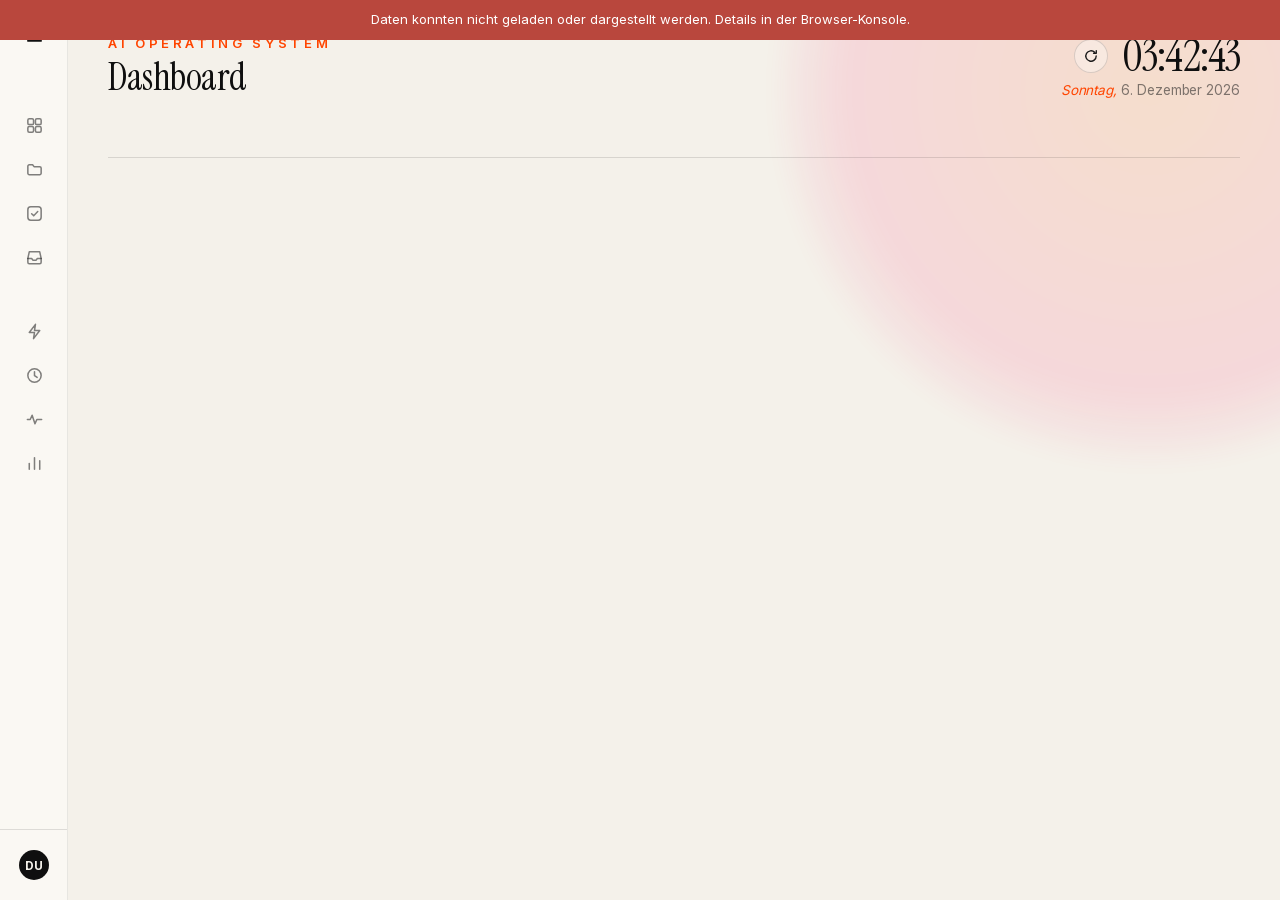
==== commit d336e0e5: "dashboard: eigene Reiter (public/reiter), Server und INSTALL nachgezogen Co-Authored-By: Claude Fabl" ====
--- a/dashboard/public/index.html
+++ b/dashboard/public/index.html
@@ -650,6 +650,9 @@
       <button class="sb-item" data-page="aufgaben" title="Aufgaben"><span class="sb-ico"><svg viewBox="0 0 20 20" fill="none" stroke="currentColor" stroke-width="1.6" stroke-linecap="round"><rect x="3" y="3" width="14" height="14" rx="3"></rect><path d="M7 10.2l2.2 2.2L13.4 8"></path></svg></span><span class="sb-label">Aufgaben</span></button>
       <button class="sb-item" data-page="inbox" title="Inbox"><span class="sb-ico"><svg viewBox="0 0 20 20" fill="none" stroke="currentColor" stroke-width="1.6" stroke-linecap="round" stroke-linejoin="round"><path d="M3 11h4l1.5 2h3L13 11h4"></path><path d="M4.5 4h11L17 11v4a1.5 1.5 0 0 1-1.5 1.5h-11A1.5 1.5 0 0 1 3 15v-4l1.5-7z"></path></svg></span><span class="sb-label">Inbox</span><span class="nav-badge" id="navBadgeInbox"></span></button>
     </div>
+    <div class="sb-group" id="sbReiterGroup" style="display:none">
+      <div class="sb-group-label">Eigene Reiter</div>
+    </div>
     <div class="sb-group">
       <div class="sb-group-label">System</div>
       <button class="sb-item" data-page="skills" title="Skills &amp; Commands"><span class="sb-ico"><svg viewBox="0 0 20 20" fill="none" stroke="currentColor" stroke-width="1.6" stroke-linejoin="round"><path d="M11 2.5L4.5 11H10l-1 6.5L15.5 9H10l1-6.5z"></path></svg></span><span class="sb-label">Skills &amp; Commands</span></button>
